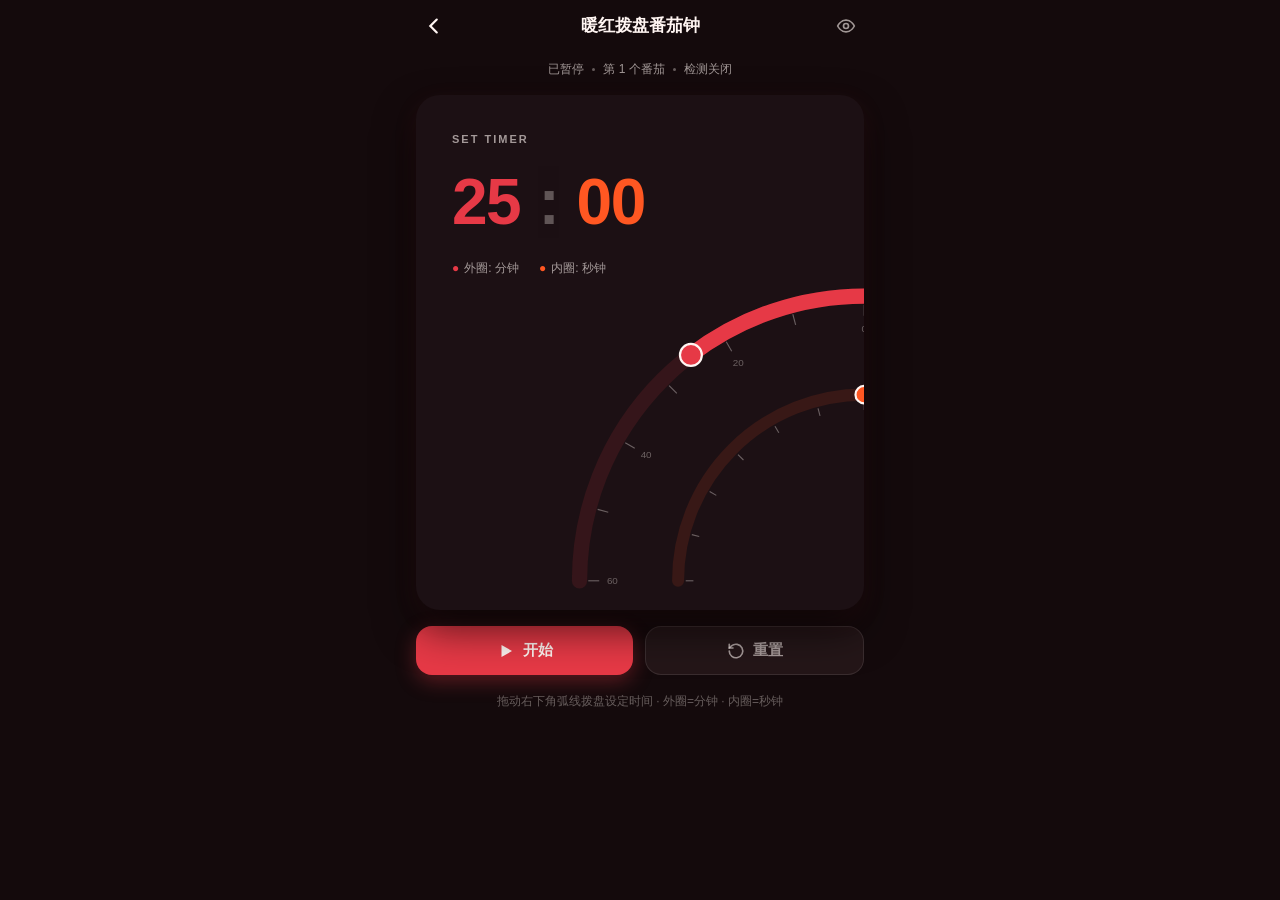
==== pomodoro.html @ aa633b69 "Initial commit: 采光估算仪 + 暖红拨盘番茄钟" ====
<!DOCTYPE html>
<html lang="zh-CN">
<head>
  <meta charset="UTF-8">
  <meta name="viewport" content="width=device-width, initial-scale=1.0, viewport-fit=cover">
  <meta name="theme-color" content="#140a0c">
  <title>暖红拨盘番茄钟</title>
  <link rel="stylesheet" href="css/pomodoro.css">
</head>
<body>
<div id="app" class="pomodoro-app">

  <!-- 顶部导航 -->
  <header class="pomo-header">
    <a class="header-back-link" href="index.html#/home" aria-label="返回首页">
      <svg viewBox="0 0 24 24" width="22" height="22" fill="none" stroke="currentColor" stroke-width="2.4" stroke-linecap="round"><path d="M15 5l-7 7 7 7"/></svg>
    </a>
    <h1 class="pomo-title">暖红拨盘番茄钟</h1>
    <button class="focus-toggle" id="focusToggle" type="button" aria-label="专注度检测">
      <svg viewBox="0 0 24 24" width="20" height="20" fill="none" stroke="currentColor" stroke-width="2"><circle cx="12" cy="12" r="3"/><path d="M2 12s3.5-7 10-7 10 7 10 7-3.5 7-10 7S2 12 2 12z"/></svg>
    </button>
  </header>

  <!-- 主内容区 -->
  <main class="pomo-body">

    <!-- 状态条码 -->
    <div class="status-bar">
      <span data-status="mode">设定时间</span>
      <i></i>
      <span data-status="cycle">第 1 个番茄</span>
      <i></i>
      <span data-status="focus">检测关闭</span>
    </div>

    <!-- 双拨盘区域 -->
    <div class="dial-panel" id="dialPanel">
      <!-- 顶部时间显示 -->
      <div class="dial-display">
        <div class="dial-status" id="dialStatus">SET TIMER</div>
        <div class="dial-time">
          <span class="dial-time-min" id="dialMin">25</span>
          <span class="dial-time-sep">:</span>
          <span class="dial-time-sec" id="dialSec">00</span>
        </div>
        <div class="dial-labels">
          <span class="dial-label dial-label-outer">外圈: 分钟</span>
          <span class="dial-label dial-label-inner">内圈: 秒钟</span>
        </div>
      </div>

      <!-- SVG 拨盘 -->
      <svg class="dial-svg" id="dialSvg" viewBox="0 0 360 360" aria-hidden="true">
        <!-- 刻度标记 -->
        <g class="dial-ticks" id="dialTicks"></g>

        <!-- 外圈轨道 -->
        <path class="dial-track dial-track-outer" id="trackOuter" />
        <!-- 外圈进度 -->
        <path class="dial-progress dial-progress-outer" id="progressOuter" />
        <!-- 外圈 Knob -->
        <circle class="dial-knob dial-knob-outer" id="knobOuter" r="10" />

        <!-- 内圈轨道 -->
        <path class="dial-track dial-track-inner" id="trackInner" />
        <!-- 内圈进度 -->
        <path class="dial-progress dial-progress-inner" id="progressInner" />
        <!-- 内圈 Knob -->
        <circle class="dial-knob dial-knob-inner" id="knobInner" r="8" />
      </svg>
    </div>

    <!-- 控制按钮 -->
    <div class="controls">
      <button class="ctrl-btn ctrl-btn-start" id="btnStart" type="button">
        <svg viewBox="0 0 24 24" width="18" height="18" fill="currentColor"><path d="M6 4l14 8-14 8V4z"/></svg>
        <span>开始</span>
      </button>
      <button class="ctrl-btn ctrl-btn-reset" id="btnReset" type="button">
        <svg viewBox="0 0 24 24" width="18" height="18" fill="none" stroke="currentColor" stroke-width="2.2" stroke-linecap="round"><path d="M3 12a9 9 0 1 0 3-6.7L3 8"/><path d="M3 3v5h5"/></svg>
        <span>重置</span>
      </button>
    </div>

    <!-- 专注度检测面板 -->
    <div class="focus-card" id="focusCard" hidden>
      <div class="focus-card-head">
        <h3>专注度检测</h3>
        <span class="focus-score" id="focusScore">--</span>
      </div>
      <div class="focus-metrics">
        <div class="focus-metric">
          <span class="focus-metric-label">标签可见</span>
          <span class="focus-metric-val" id="focusVisible">--</span>
        </div>
        <div class="focus-metric">
          <span class="focus-metric-label">键盘活跃</span>
          <span class="focus-metric-val" id="focusKeystroke">--</span>
        </div>
        <div class="focus-metric">
          <span class="focus-metric-label">持续时长</span>
          <span class="focus-metric-val" id="focusDuration">--</span>
        </div>
      </div>
      <p class="focus-note">基于浏览器可见性与交互事件的专注度估算</p>
    </div>

    <!-- 底部提示 -->
    <p class="pomo-hint">
      拖动右下角弧线拨盘设定时间 · 外圈=分钟 · 内圈=秒钟
    </p>

  </main>
</div>

<script src="js/pomodoro.js"></script>
</body>
</html>
---- css/pomodoro.css ----
/* ============================================================
   暖红拨盘番茄钟 —— 专属样式
   高对比度暖红/橘红配色方案
   ============================================================ */

:root {
  /* 主色：暖红珊瑚 */
  --pomo-primary: #E63946;
  --pomo-primary-dark: #C62B38;
  --pomo-primary-light: #FF6B6B;
  /* 次色：橘红 */
  --pomo-secondary: #FF5722;
  --pomo-secondary-dark: #E64A19;
  --pomo-secondary-light: #FF8A65;
  /* 背景：极深黑红 */
  --pomo-bg: #140A0C;
  --pomo-bg-card: #1C1014;
  --pomo-bg-elevated: #241618;
  /* 文字 */
  --pomo-text: #FFF5F2;
  --pomo-text-muted: rgba(255, 245, 242, 0.6);
  --pomo-text-faint: rgba(255, 245, 242, 0.35);
  /* 边框 */
  --pomo-border: rgba(255, 245, 242, 0.1);
  /* 阴影 */
  --pomo-shadow: 0 20px 40px rgba(0, 0, 0, 0.6), 0 8px 24px rgba(230, 57, 70, 0.1);
}

* { box-sizing: border-box; margin: 0; padding: 0; }

html { -webkit-text-size-adjust: 100%; }

body {
  font-family: -apple-system, BlinkMacSystemFont, "PingFang SC", "Microsoft YaHei", sans-serif;
  background: var(--pomo-bg);
  color: var(--pomo-text);
  font-size: 15px;
  line-height: 1.6;
  -webkit-font-smoothing: antialiased;
}

#app {
  max-width: 480px;
  margin: 0 auto;
  min-height: 100vh;
  min-height: 100dvh;
  background: var(--pomo-bg);
  position: relative;
  display: flex;
  flex-direction: column;
}

a { text-decoration: none; color: inherit; -webkit-tap-highlight-color: transparent; }
button { font-family: inherit; border: none; background: none; cursor: pointer;
         color: inherit; -webkit-tap-highlight-color: transparent; }

/* ---------- 顶部导航 ---------- */
.pomo-header {
  min-height: 52px;
  display: flex;
  align-items: center;
  justify-content: space-between;
  padding: 0 16px;
  padding-top: env(safe-area-inset-top);
  position: sticky;
  top: 0;
  z-index: 10;
  background: var(--pomo-bg);
}

.header-back-link {
  width: 36px;
  height: 36px;
  display: flex;
  align-items: center;
  justify-content: center;
  border-radius: 999px;
  color: var(--pomo-text);
  transition: background 0.15s;
}
.header-back-link:active { background: var(--pomo-bg-elevated); }

.pomo-title {
  font-size: 17px;
  font-weight: 600;
}

.focus-toggle {
  width: 36px;
  height: 36px;
  display: flex;
  align-items: center;
  justify-content: center;
  border-radius: 999px;
  color: var(--pomo-text-muted);
  transition: all 0.2s;
}
.focus-toggle.is-active {
  background: var(--pomo-primary);
  color: var(--pomo-text);
}
.focus-toggle:active { background: var(--pomo-bg-elevated); }

/* ---------- 主内容区 ---------- */
.pomo-body {
  flex: 1;
  padding: 8px 16px 24px;
  display: flex;
  flex-direction: column;
  gap: 16px;
}

/* ---------- 状态条码 ---------- */
.status-bar {
  display: flex;
  align-items: center;
  justify-content: center;
  gap: 8px;
  font-size: 12px;
  color: var(--pomo-text-muted);
}
.status-bar i {
  width: 3px;
  height: 3px;
  border-radius: 999px;
  background: var(--pomo-text-faint);
}

/* ---------- 双拨盘面板 ---------- */
.dial-panel {
  position: relative;
  width: 100%;
  aspect-ratio: 1 / 1.15;
  background: var(--pomo-bg-card);
  border-radius: 24px;
  overflow: hidden;
  user-select: none;
  touch-action: none;
  box-shadow: var(--pomo-shadow);
  cursor: grab;
}
.dial-panel.is-dragging { cursor: grabbing; }

/* ---------- 时间显示 ---------- */
.dial-display {
  position: relative;
  z-index: 2;
  padding: 28px 28px 0;
  pointer-events: none;
}

.dial-status {
  font-size: 11px;
  font-weight: 600;
  letter-spacing: 2px;
  color: var(--pomo-text-muted);
}
.dial-status.is-running { color: var(--pomo-primary-light); }
.dial-status.is-paused { color: var(--pomo-secondary-light); }
.dial-status.is-done { color: var(--pomo-secondary); }

.dial-time {
  font-size: 56px;
  font-weight: 700;
  font-variant-numeric: tabular-nums;
  letter-spacing: -1.5px;
  margin-top: 2px;
}
.dial-time-min { color: var(--pomo-primary); }
.dial-time-sec { color: var(--pomo-secondary); }
.dial-time-sep { opacity: 0.3; margin: 0 2px; }

.dial-labels {
  display: flex;
  gap: 20px;
  margin-top: 6px;
  font-size: 12px;
  color: var(--pomo-text-muted);
}
.dial-label { transition: opacity 0.15s, color 0.15s; }
.dial-label-outer::before,
.dial-label-inner::before {
  content: "●";
  margin-right: 5px;
}
.dial-label-outer::before { color: var(--pomo-primary); }
.dial-label-inner::before { color: var(--pomo-secondary); }
.dial-label.is-active { color: var(--pomo-text); opacity: 1; }

/* ---------- SVG 拨盘 ---------- */
.dial-svg {
  position: absolute;
  bottom: 0;
  right: 0;
  width: 85%;
  height: 85%;
  pointer-events: none;
}

.dial-track {
  fill: none;
  stroke-linecap: round;
}
.dial-track-outer { stroke: rgba(230, 57, 70, 0.12); stroke-width: 14; }
.dial-track-inner { stroke: rgba(255, 87, 34, 0.12); stroke-width: 11; }

.dial-progress {
  fill: none;
  stroke-linecap: round;
}
.dial-progress-outer { stroke: var(--pomo-primary); stroke-width: 14;
  transition: stroke-dashoffset 0.12s ease-out, stroke-width 0.1s; }
.dial-progress-inner { stroke: var(--pomo-secondary); stroke-width: 11;
  transition: stroke-dashoffset 0.12s ease-out, stroke-width 0.1s; }
.dial-panel.is-dragging .dial-progress { transition: none; }

.dial-knob {
  fill: var(--pomo-primary);
  stroke: var(--pomo-text);
  stroke-width: 2;
  transition: r 0.1s;
}
.dial-knob-outer { fill: var(--pomo-primary); }
.dial-knob-inner { fill: var(--pomo-secondary); }

.dial-ticks line {
  stroke: var(--pomo-text-faint);
  stroke-width: 1;
}
.dial-ticks text {
  fill: var(--pomo-text-faint);
  font-size: 9px;
  text-anchor: middle;
  font-weight: 500;
}

/* ---------- 控制按钮 ---------- */
.controls {
  display: flex;
  gap: 12px;
}

.ctrl-btn {
  flex: 1;
  display: flex;
  align-items: center;
  justify-content: center;
  gap: 8px;
  padding: 14px 24px;
  border-radius: 16px;
  font-size: 15px;
  font-weight: 600;
  transition: transform 0.1s, background 0.2s, box-shadow 0.2s;
}
.ctrl-btn:active { transform: scale(0.97); }

.ctrl-btn-start {
  background: var(--pomo-primary);
  color: var(--pomo-text);
  box-shadow: 0 6px 20px rgba(230, 57, 70, 0.35);
}
.ctrl-btn-start:hover { background: var(--pomo-primary-light); }
.ctrl-btn-start.is-paused { background: var(--pomo-secondary);
  box-shadow: 0 6px 20px rgba(255, 87, 34, 0.35); }

.ctrl-btn-reset {
  background: var(--pomo-bg-elevated);
  color: var(--pomo-text-muted);
  border: 1px solid var(--pomo-border);
}
.ctrl-btn-reset:hover { color: var(--pomo-text); }

/* ---------- 专注度检测卡片 ---------- */
.focus-card {
  background: var(--pomo-bg-card);
  border-radius: 16px;
  padding: 20px;
  border: 1px solid var(--pomo-border);
  animation: cardIn 0.2s ease-out;
}
@keyframes cardIn {
  from { opacity: 0; transform: translateY(8px); }
  to { opacity: 1; transform: translateY(0); }
}

.focus-card-head {
  display: flex;
  align-items: center;
  justify-content: space-between;
  margin-bottom: 16px;
}
.focus-card-head h3 {
  font-size: 15px;
  font-weight: 600;
}
.focus-score {
  font-size: 24px;
  font-weight: 800;
  font-variant-numeric: tabular-nums;
  color: var(--pomo-primary);
}

.focus-metrics {
  display: flex;
  gap: 12px;
}
.focus-metric {
  flex: 1;
  background: var(--pomo-bg-elevated);
  border-radius: 12px;
  padding: 12px 8px;
  text-align: center;
}
.focus-metric-label {
  display: block;
  font-size: 11px;
  color: var(--pomo-text-faint);
  margin-bottom: 4px;
}
.focus-metric-val {
  display: block;
  font-size: 14px;
  font-weight: 600;
  font-variant-numeric: tabular-nums;
}
.focus-metric-val.is-good { color: var(--pomo-secondary-light); }
.focus-metric-val.is-warn { color: var(--pomo-primary); }

.focus-note {
  margin-top: 12px;
  font-size: 11px;
  color: var(--pomo-text-faint);
  text-align: center;
}

/* ---------- 底部提示 ---------- */
.pomo-hint {
  font-size: 12px;
  color: var(--pomo-text-faint);
  text-align: center;
  line-height: 1.7;
  padding: 0 8px;
}

/* ---------- 完成脉冲动画 ---------- */
@keyframes pulseGlow {
  0%, 100% { filter: drop-shadow(0 0 4px rgba(230, 57, 70, 0.6)); }
  50% { filter: drop-shadow(0 0 12px rgba(255, 87, 34, 0.8)); }
}
.dial-time.is-done { animation: pulseGlow 2s ease-in-out infinite; }

/* ---------- 桌面端适配 ---------- */
@media (min-width: 600px) {
  .dial-display { padding: 36px 36px 0; }
  .dial-time { font-size: 64px; }
  .dial-svg { width: 88%; height: 88%; }
}

/* ---------- 移动端适配 ---------- */
@media (max-width: 380px) {
  .dial-time { font-size: 46px; }
  .dial-display { padding: 22px 22px 0; }
  .ctrl-btn { padding: 12px 16px; font-size: 14px; }
  .focus-metrics { gap: 8px; }
  .focus-metric { padding: 10px 6px; }
}
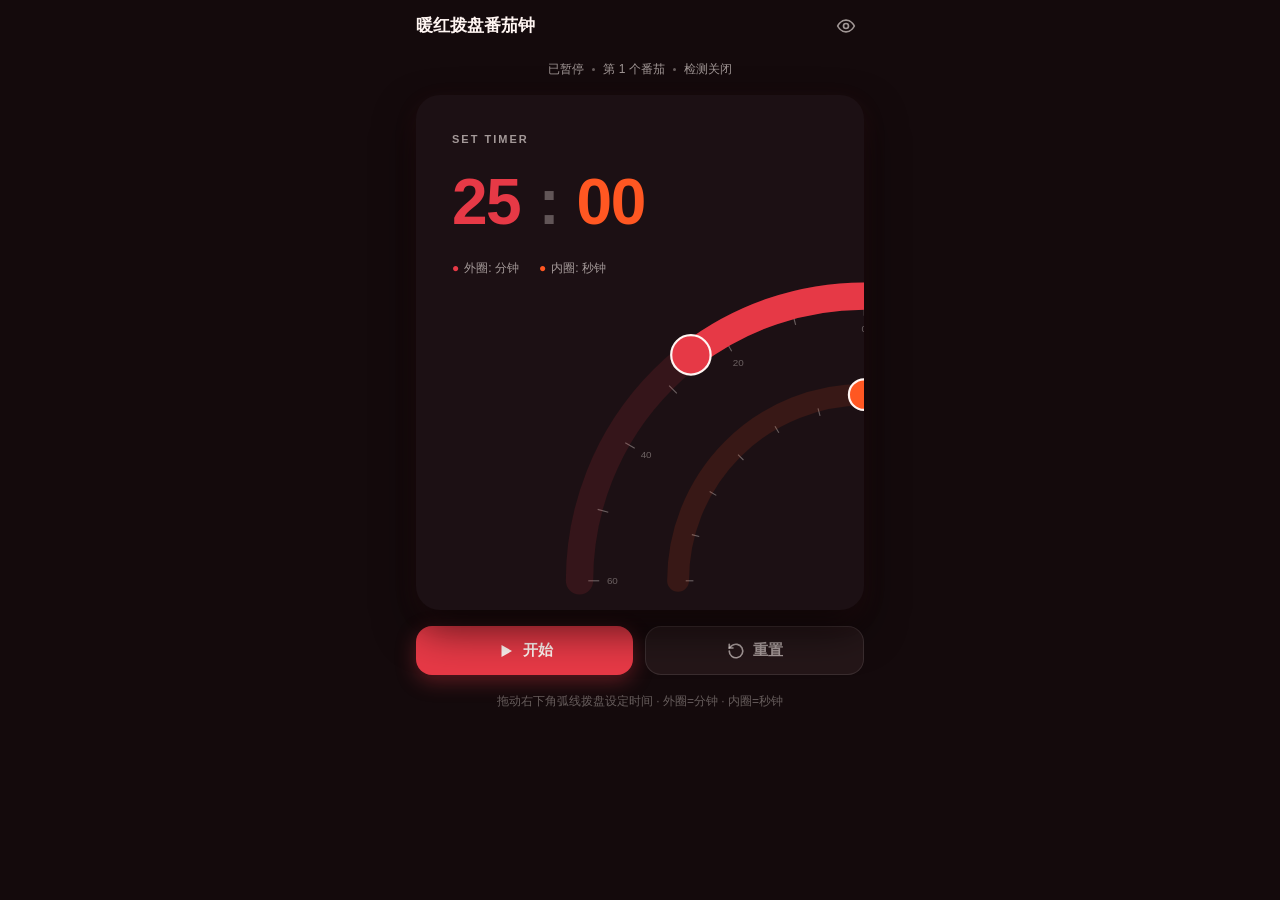
==== commit 733eca11: "添加 PWA 支持：manifest + Service Worker + 图标" ====
--- a/pomodoro.html
+++ b/pomodoro.html
@@ -5,6 +5,8 @@
   <meta name="viewport" content="width=device-width, initial-scale=1.0, viewport-fit=cover">
   <meta name="theme-color" content="#140a0c">
   <title>暖红拨盘番茄钟</title>
+  <link rel="manifest" href="./manifest.json">
+  <link rel="apple-touch-icon" href="./icons/icon-192.png">
   <link rel="stylesheet" href="css/pomodoro.css">
 </head>
 <body>
@@ -12,9 +14,6 @@
 
   <!-- 顶部导航 -->
   <header class="pomo-header">
-    <a class="header-back-link" href="index.html#/home" aria-label="返回首页">
-      <svg viewBox="0 0 24 24" width="22" height="22" fill="none" stroke="currentColor" stroke-width="2.4" stroke-linecap="round"><path d="M15 5l-7 7 7 7"/></svg>
-    </a>
     <h1 class="pomo-title">暖红拨盘番茄钟</h1>
     <button class="focus-toggle" id="focusToggle" type="button" aria-label="专注度检测">
       <svg viewBox="0 0 24 24" width="20" height="20" fill="none" stroke="currentColor" stroke-width="2"><circle cx="12" cy="12" r="3"/><path d="M2 12s3.5-7 10-7 10 7 10 7-3.5 7-10 7S2 12 2 12z"/></svg>
@@ -114,5 +113,10 @@
 </div>
 
 <script src="js/pomodoro.js"></script>
+<script>
+  if ('serviceWorker' in navigator) {
+    navigator.serviceWorker.register('./sw.js').catch(() => {});
+  }
+</script>
 </body>
 </html>
--- a/css/pomodoro.css
+++ b/css/pomodoro.css
@@ -201,16 +201,16 @@
   fill: none;
   stroke-linecap: round;
 }
-.dial-track-outer { stroke: rgba(230, 57, 70, 0.12); stroke-width: 14; }
-.dial-track-inner { stroke: rgba(255, 87, 34, 0.12); stroke-width: 11; }
+.dial-track-outer { stroke: rgba(230, 57, 70, 0.12); stroke-width: 25; }
+.dial-track-inner { stroke: rgba(255, 87, 34, 0.12); stroke-width: 20; }
 
 .dial-progress {
   fill: none;
   stroke-linecap: round;
 }
-.dial-progress-outer { stroke: var(--pomo-primary); stroke-width: 14;
+.dial-progress-outer { stroke: var(--pomo-primary); stroke-width: 25;
   transition: stroke-dashoffset 0.12s ease-out, stroke-width 0.1s; }
-.dial-progress-inner { stroke: var(--pomo-secondary); stroke-width: 11;
+.dial-progress-inner { stroke: var(--pomo-secondary); stroke-width: 20;
   transition: stroke-dashoffset 0.12s ease-out, stroke-width 0.1s; }
 .dial-panel.is-dragging .dial-progress { transition: none; }
 
